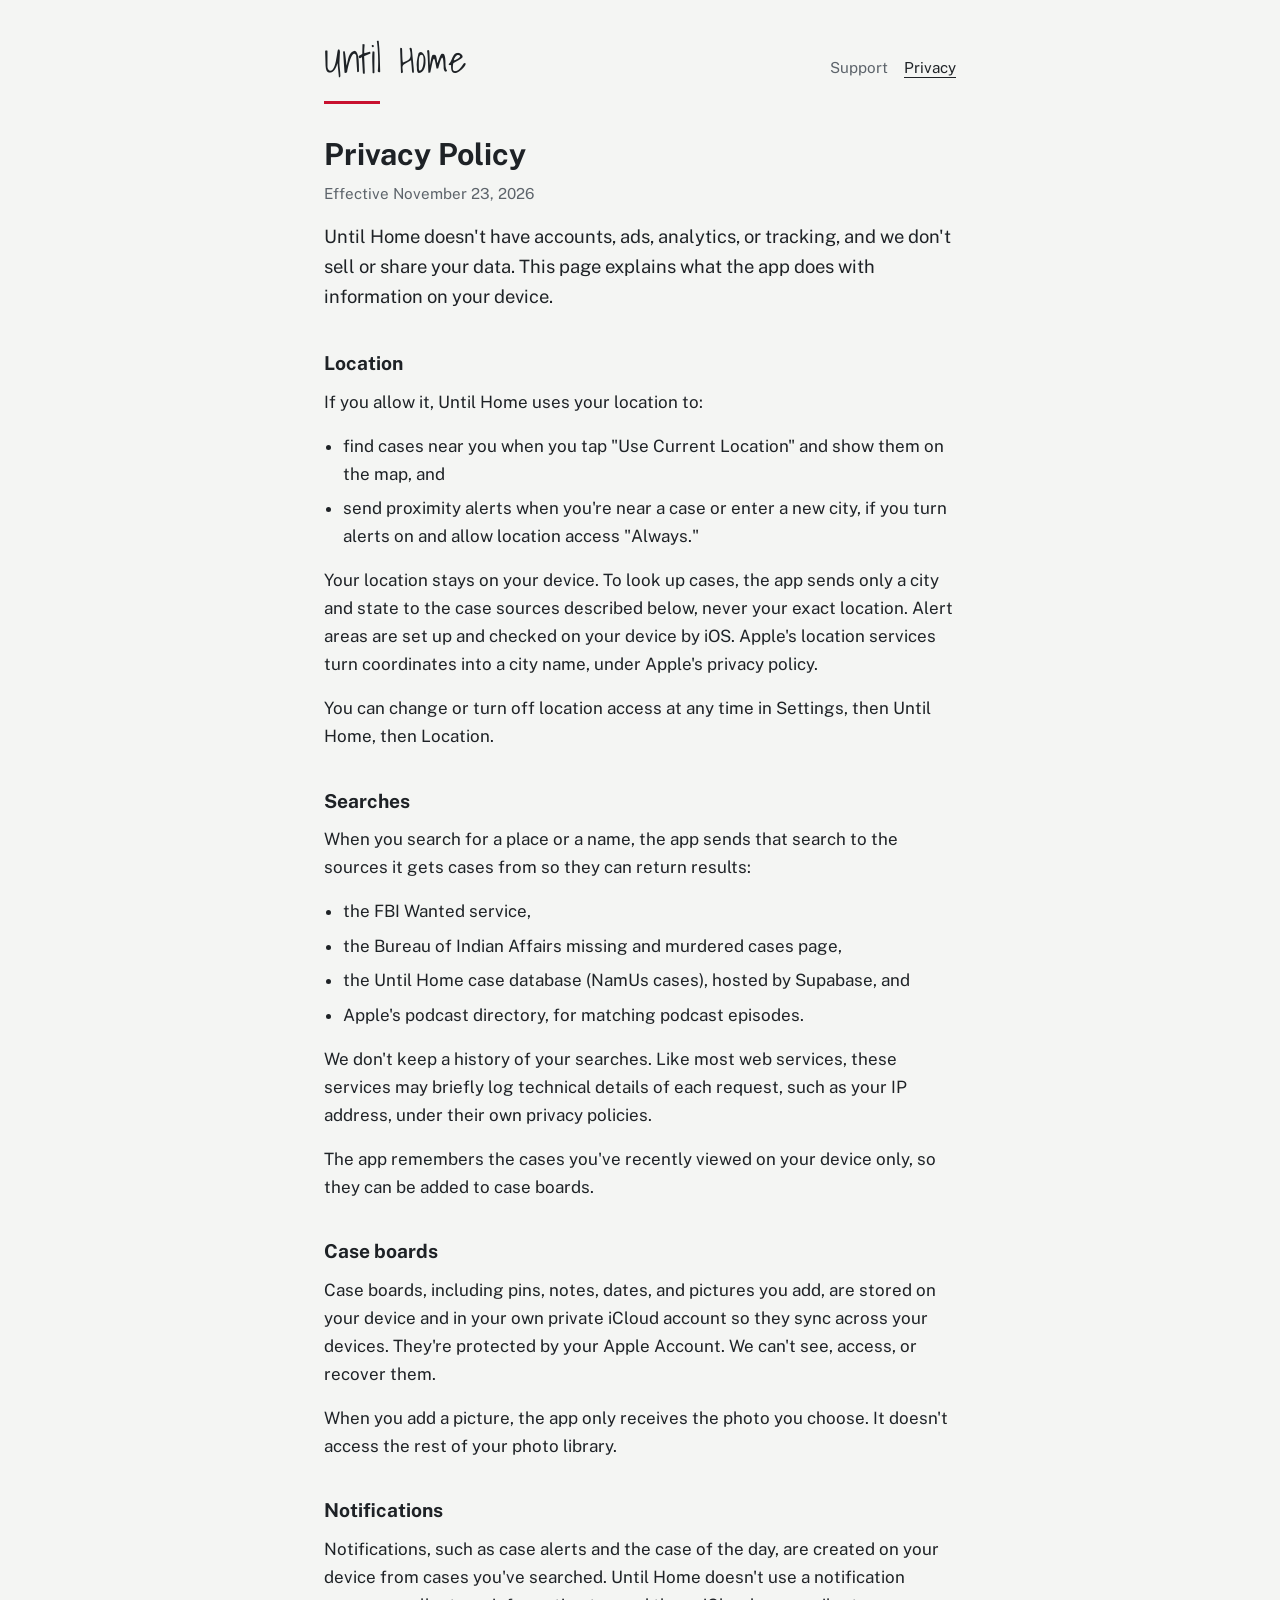
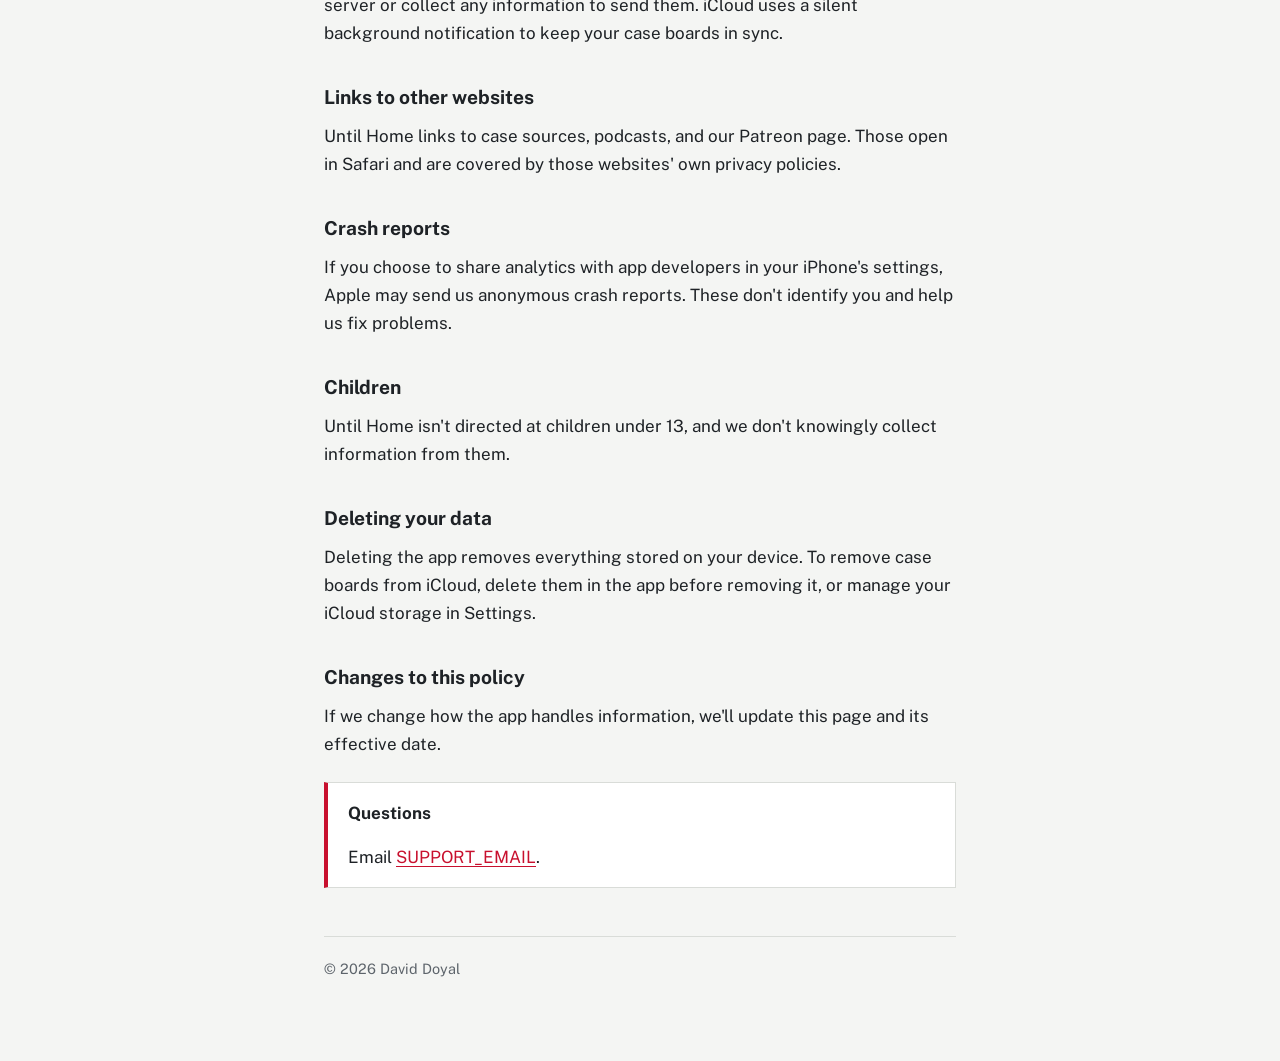
==== privacy.html @ f1891d30 "Add files via upload" ====
<!doctype html>
<html lang="en">
<head>
<meta charset="utf-8">
<meta name="viewport" content="width=device-width, initial-scale=1">
<title>Until Home — Privacy Policy</title>
<meta name="description" content="Privacy policy for the Until Home app.">
<link rel="preconnect" href="https://fonts.googleapis.com">
<link rel="preconnect" href="https://fonts.gstatic.com" crossorigin>
<link href="https://fonts.googleapis.com/css2?family=Public+Sans:wght@400;700&family=Shadows+Into+Light&display=swap" rel="stylesheet">
<link rel="stylesheet" href="style.css">
</head>
<body>
<div class="wrap">
  <header class="site">
    <a class="brand" href="index.html">Until Home</a>
    <nav><a href="index.html">Support</a><a href="privacy.html" aria-current="page">Privacy</a></nav>
  </header>
  <hr class="rule">

  <h1>Privacy Policy</h1>
  <p class="meta">Effective November 23, 2026</p>

  <p class="lede">Until Home doesn't have accounts, ads, analytics, or tracking, and we don't sell or share your data. This page explains what the app does with information on your device.</p>

  <h2>Location</h2>
  <p>If you allow it, Until Home uses your location to:</p>
  <ul>
    <li>find cases near you when you tap "Use Current Location" and show them on the map, and</li>
    <li>send proximity alerts when you're near a case or enter a new city, if you turn alerts on and allow location access "Always."</li>
  </ul>
  <p>Your location stays on your device. To look up cases, the app sends only a city and state to the case sources described below, never your exact location. Alert areas are set up and checked on your device by iOS. Apple's location services turn coordinates into a city name, under Apple's privacy policy.</p>
  <p>You can change or turn off location access at any time in Settings, then Until Home, then Location.</p>

  <h2>Searches</h2>
  <p>When you search for a place or a name, the app sends that search to the sources it gets cases from so they can return results:</p>
  <ul>
    <li>the FBI Wanted service,</li>
    <li>the Bureau of Indian Affairs missing and murdered cases page,</li>
    <li>the Until Home case database (NamUs cases), hosted by Supabase, and</li>
    <li>Apple's podcast directory, for matching podcast episodes.</li>
  </ul>
  <p>We don't keep a history of your searches. Like most web services, these services may briefly log technical details of each request, such as your IP address, under their own privacy policies.</p>
  <p>The app remembers the cases you've recently viewed on your device only, so they can be added to case boards.</p>

  <h2>Case boards</h2>
  <p>Case boards, including pins, notes, dates, and pictures you add, are stored on your device and in your own private iCloud account so they sync across your devices. They're protected by your Apple Account. We can't see, access, or recover them.</p>
  <p>When you add a picture, the app only receives the photo you choose. It doesn't access the rest of your photo library.</p>

  <h2>Notifications</h2>
  <p>Notifications, such as case alerts and the case of the day, are created on your device from cases you've searched. Until Home doesn't use a notification server or collect any information to send them. iCloud uses a silent background notification to keep your case boards in sync.</p>

  <h2>Links to other websites</h2>
  <p>Until Home links to case sources, podcasts, and our Patreon page. Those open in Safari and are covered by those websites' own privacy policies.</p>

  <h2>Crash reports</h2>
  <p>If you choose to share analytics with app developers in your iPhone's settings, Apple may send us anonymous crash reports. These don't identify you and help us fix problems.</p>

  <h2>Children</h2>
  <p>Until Home isn't directed at children under 13, and we don't knowingly collect information from them.</p>

  <h2>Deleting your data</h2>
  <p>Deleting the app removes everything stored on your device. To remove case boards from iCloud, delete them in the app before removing it, or manage your iCloud storage in Settings.</p>

  <h2>Changes to this policy</h2>
  <p>If we change how the app handles information, we'll update this page and its effective date.</p>

  <div class="contact">
    <p><strong>Questions</strong></p>
    <p>Email <a href="mailto:SUPPORT_EMAIL">SUPPORT_EMAIL</a>.</p>
  </div>

  <footer>
    <p>&copy; 2026 David Doyal</p>
  </footer>
</div>
</body>
</html>
---- style.css ----
:root {
  --paper: #f4f5f3;
  --ink: #1e2226;
  --muted: #5d646b;
  --rule: #d9dcd8;
  --red: #c8102e;
  --card: #ffffff;
  color-scheme: light dark;
}
@media (prefers-color-scheme: dark) {
  :root {
    --paper: #15171a;
    --ink: #e8eaec;
    --muted: #a2a9b0;
    --rule: #2c3035;
    --red: #ff5a6e;
    --card: #1c1f23;
  }
}
* { box-sizing: border-box; }
html { -webkit-text-size-adjust: 100%; }
body {
  margin: 0;
  background: var(--paper);
  color: var(--ink);
  font-family: "Public Sans", -apple-system, BlinkMacSystemFont, "Segoe UI", Roboto, sans-serif;
  font-size: 17px;
  line-height: 1.65;
}
.wrap { max-width: 42rem; margin: 0 auto; padding: 2.5rem 1.25rem 4rem; }
header.site { display: flex; align-items: baseline; justify-content: space-between; gap: 1rem; flex-wrap: wrap; }
.brand {
  font-family: "Shadows Into Light", "Marker Felt", cursive;
  font-size: 2.4rem;
  line-height: 1;
  color: var(--ink);
  text-decoration: none;
  letter-spacing: 0.5px;
}
nav a { color: var(--muted); text-decoration: none; margin-left: 1rem; font-size: 0.95rem; }
nav a:hover, nav a[aria-current="page"] { color: var(--ink); text-decoration: underline; text-underline-offset: 4px; }
.rule { height: 3px; background: var(--red); width: 3.5rem; margin: 1.25rem 0 2rem; border: 0; }
h1 { font-size: 1.9rem; line-height: 1.2; margin: 0 0 0.5rem; font-weight: 700; }
h2 { font-size: 1.2rem; margin: 2.2rem 0 0.5rem; font-weight: 700; }
p, ul { margin: 0 0 1rem; }
ul { padding-left: 1.2rem; }
li { margin-bottom: 0.4rem; }
.lede { font-size: 1.15rem; color: var(--ink); }
.meta { color: var(--muted); font-size: 0.95rem; }
a { color: var(--red); text-underline-offset: 3px; }
a:focus-visible { outline: 2px solid var(--red); outline-offset: 3px; border-radius: 2px; }
.contact {
  background: var(--card);
  border: 1px solid var(--rule);
  border-left: 4px solid var(--red);
  padding: 1rem 1.25rem;
  margin: 1.5rem 0;
}
.contact p:last-child { margin-bottom: 0; }
footer { margin-top: 3rem; padding-top: 1.25rem; border-top: 1px solid var(--rule); color: var(--muted); font-size: 0.9rem; }
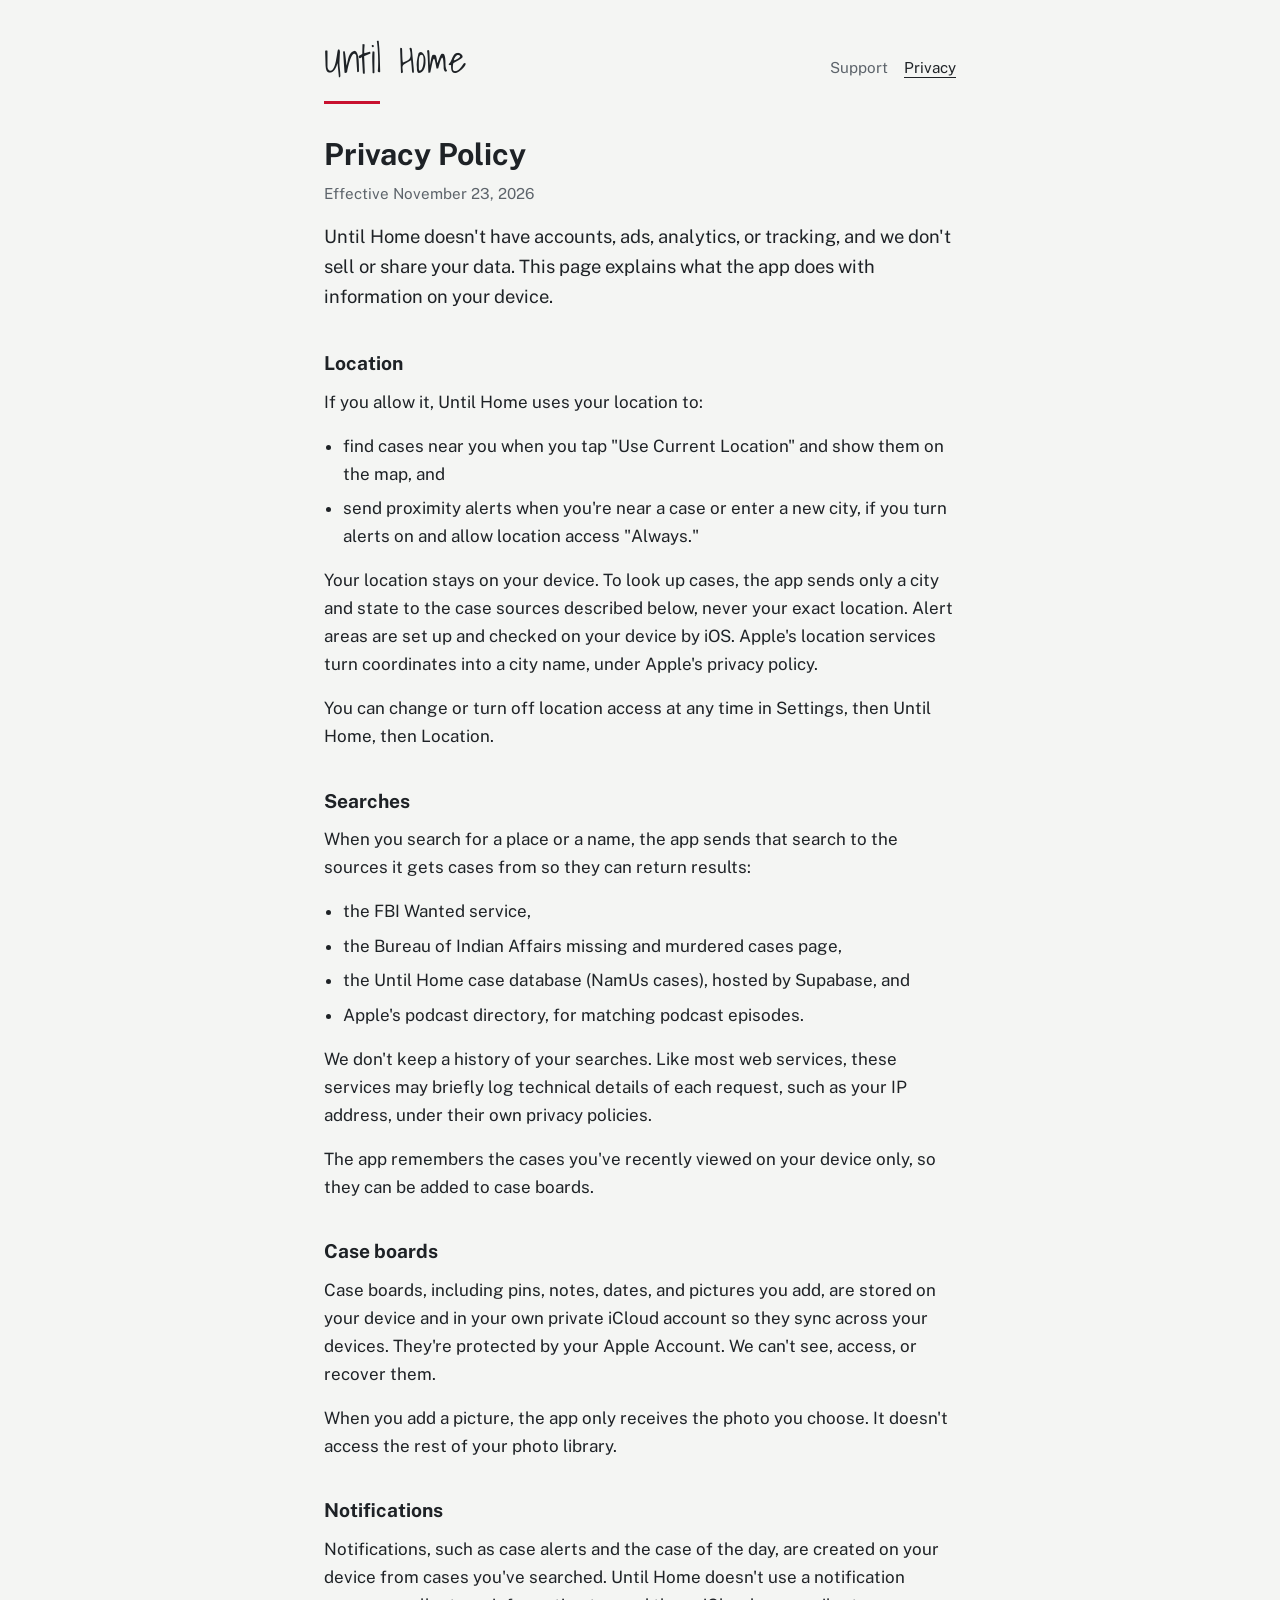
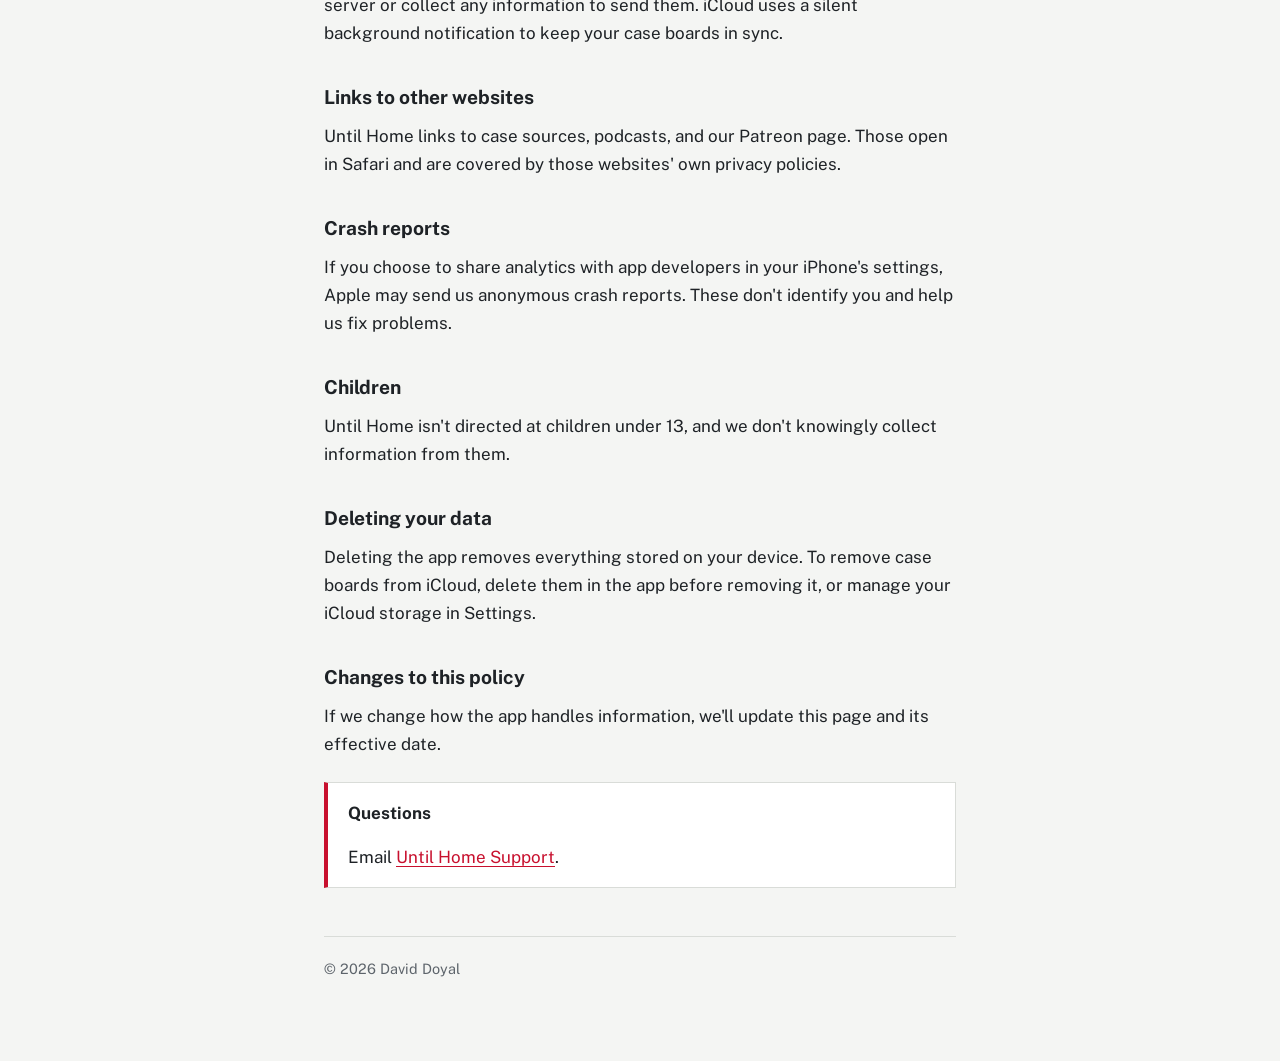
==== commit 9508f8d3: "Update privacy.html" ====
--- a/privacy.html
+++ b/privacy.html
@@ -67,7 +67,7 @@
 
   <div class="contact">
     <p><strong>Questions</strong></p>
-    <p>Email <a href="mailto:SUPPORT_EMAIL">SUPPORT_EMAIL</a>.</p>
+    <p>Email <a href="mailto:SUPPORT_EMAIL">Until Home Support</a>.</p>
   </div>
 
   <footer>
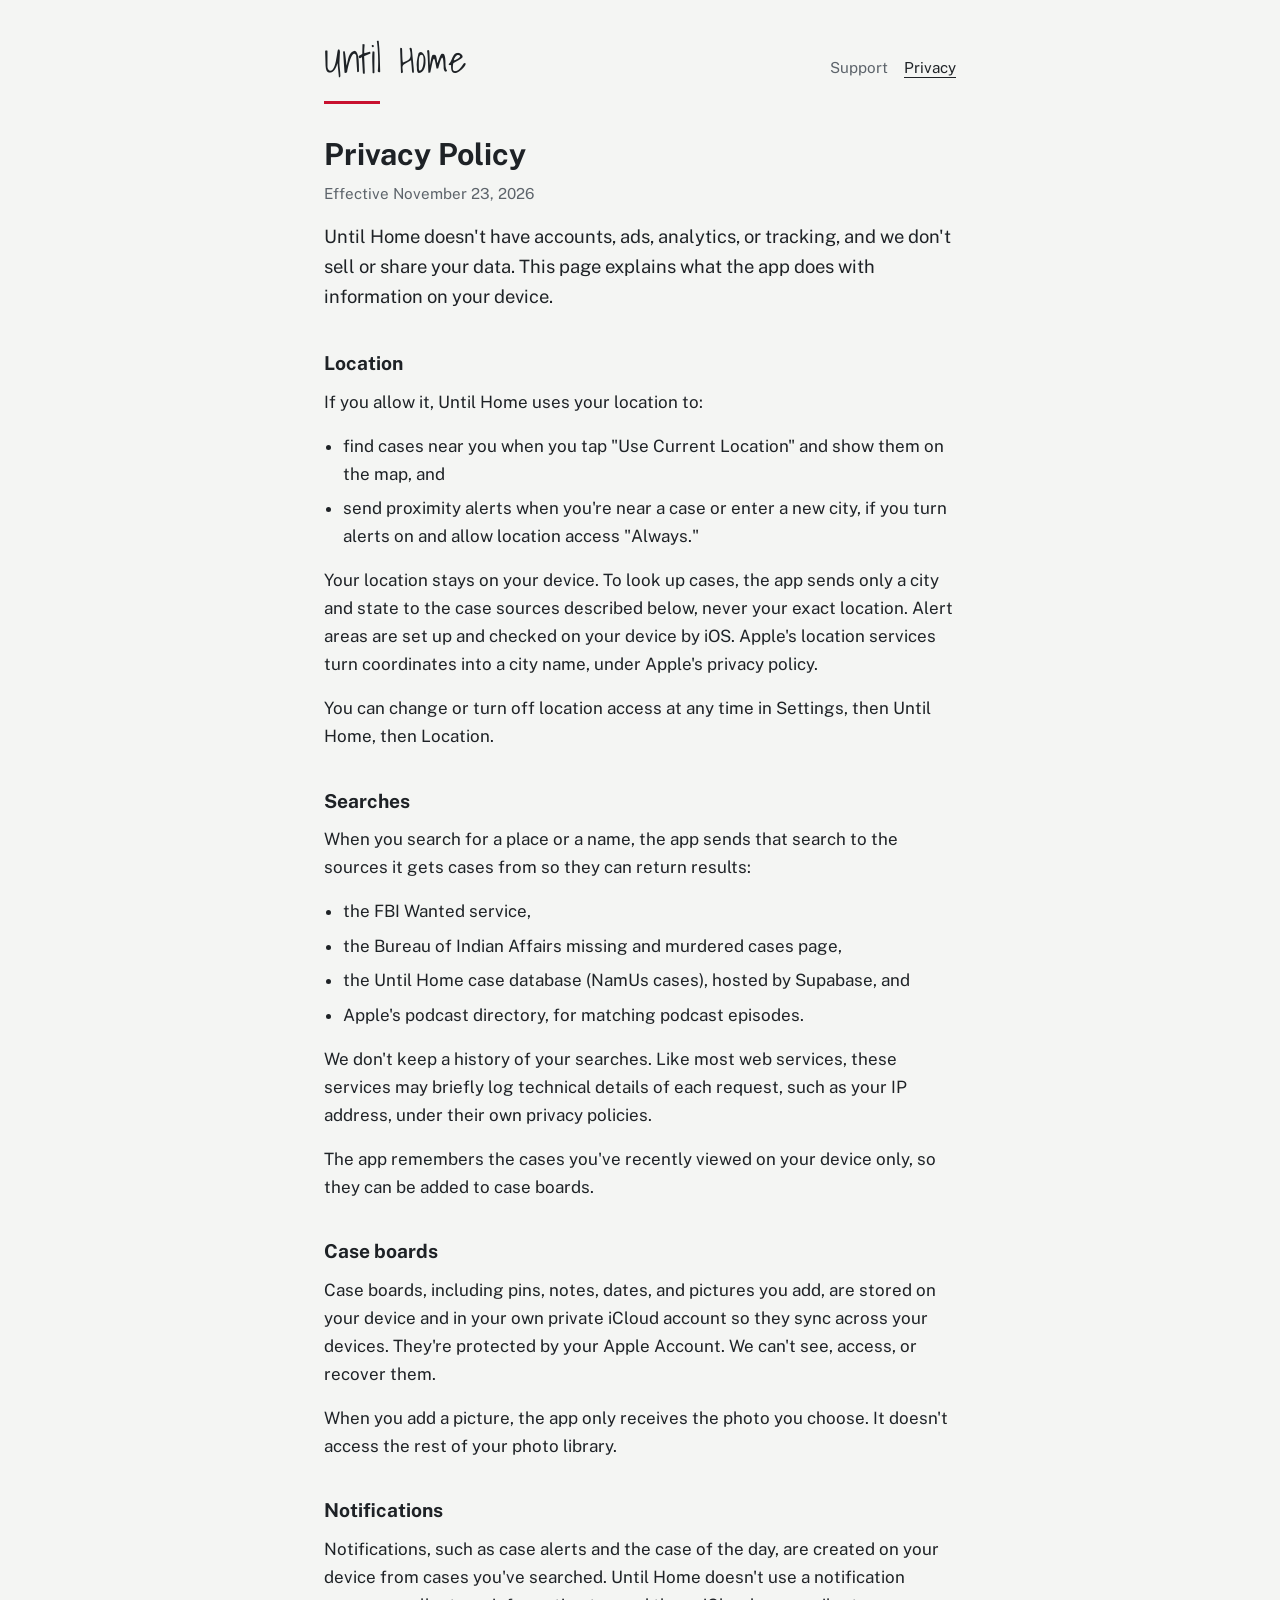
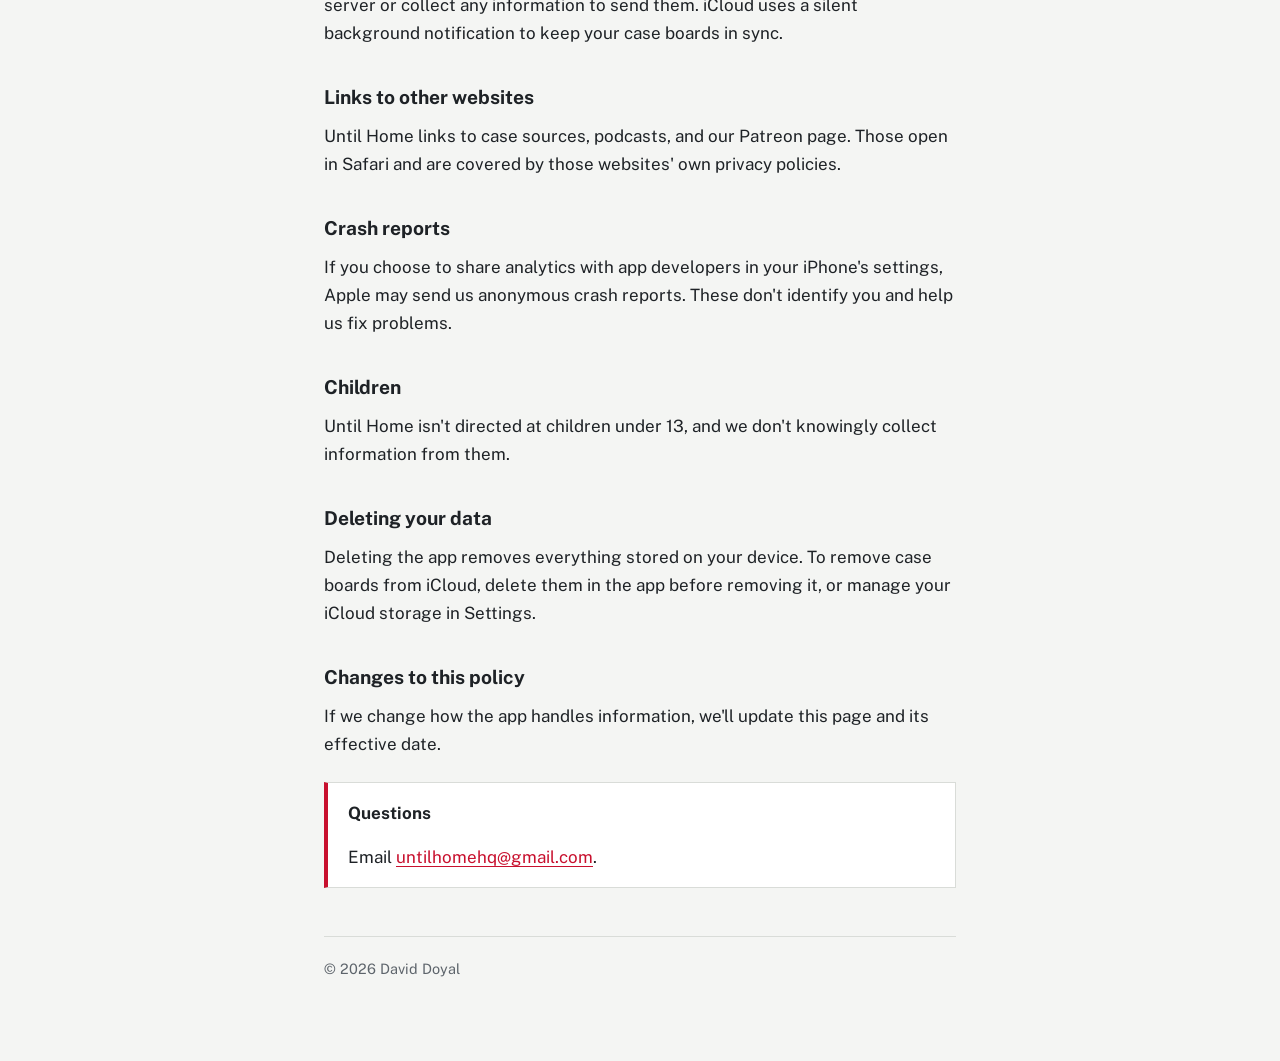
==== commit 2a5e7119: "Update privacy.html" ====
--- a/privacy.html
+++ b/privacy.html
@@ -67,7 +67,7 @@
 
   <div class="contact">
     <p><strong>Questions</strong></p>
-    <p>Email <a href="mailto:SUPPORT_EMAIL">Until Home Support</a>.</p>
+    <p>Email <a href="mailto:untilhomehq@gmail.com">untilhomehq@gmail.com</a>.</p>
   </div>
 
   <footer>
